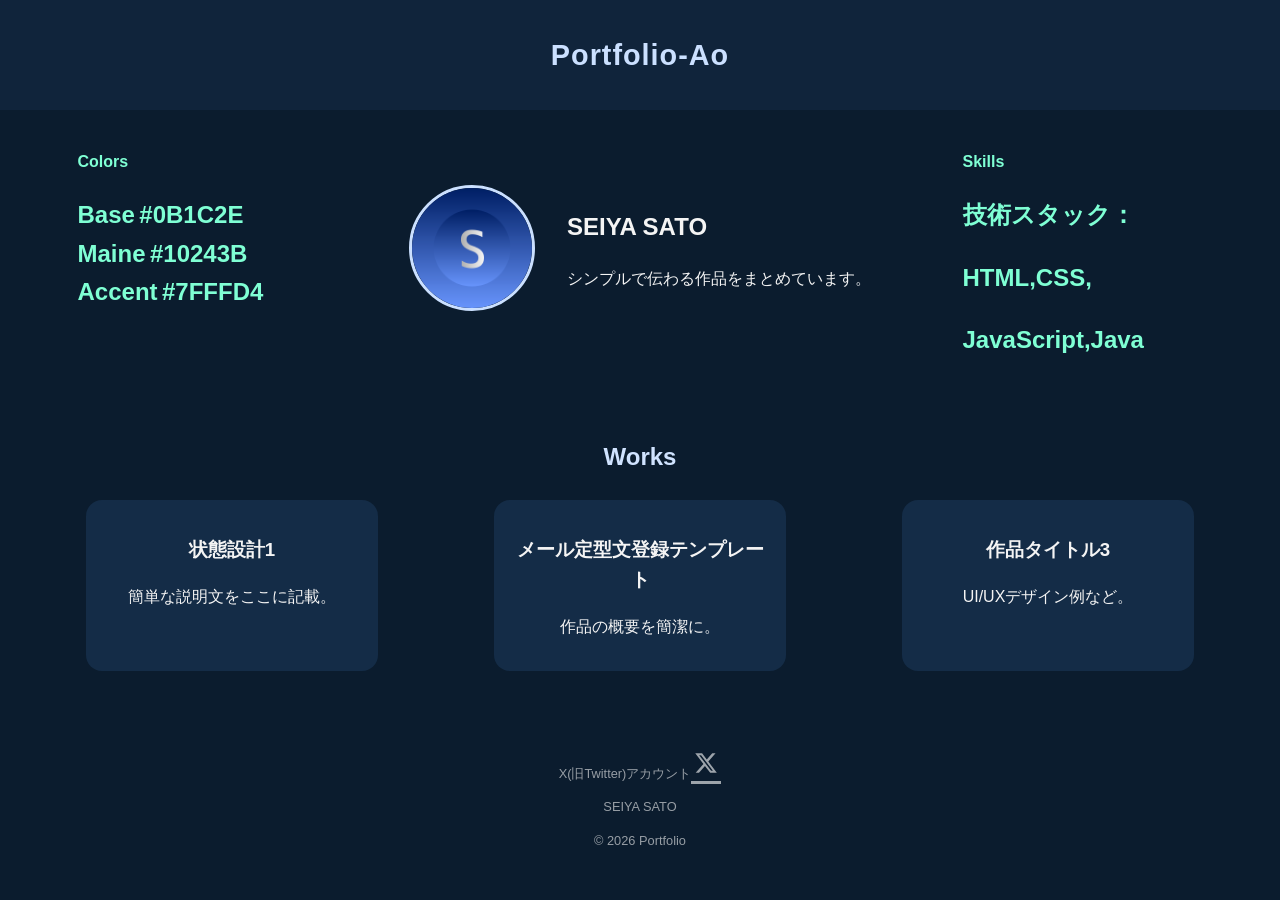
==== index.html @ 4ba01e20 "2026-02に最初のコミット" ====
<!DOCTYPE html>
<html lang="ja">
<head>
  <meta charset="UTF-8">
  <meta name="viewport" content="width=device-width, initial-scale=1.0">
  <title>Portfolio</title>
  <!-- <meta name="description" content="Web/UIデザイン・フロントエンド開発を中心に活動するポートフォリオサイトです。シンプルで伝わるUIを意識した作品をまとめています。"> -->
  <meta name="author" content="SEIYA SATO">
  <!-- ファビコン -->
  <link rel="icon" href="img/s.png">
  <!-- Font Awesome -->
  <!-- <link rel="stylesheet" href="https://cdnjs.cloudflare.com"> -->
  <link rel="stylesheet" href="https://fontawesome.com/icons/x-twitter?f=brands&s=solid">
  <link rel="stylesheet" href="effect.css">
  <link rel="stylesheet" href="layout.css">
  <link rel="stylesheet" href="style.css">
</head>
<body>
  <header>
    <h1>Portfolio-Ao</h1>
  </header>


  <article class="profile-card">

  

  <!-- sectionのclass名にcardを使用か未定   BEM繋げる-->
  <section class="color-palette">
    <h4  class="color-palette_title">Colors</h4>
    <!-- color: aquamarine; -->
    <div class="color-palette__item">
    <span class="color-palette__role glow-text" >Base</span>
    <span class="color-palette__code glow-text">#0B1C2E</span>
  </div>

  
  <div class="color-palette__item">
    <span class="color-palette__role glow-text" >Maine</span>
    <span class="color-palette__code glow-text">#10243B</span>
  </div>

  <div class="color-palette__item">
    <span class="color-palette__role glow-text">Accent</span>
    <span class="color-palette__code glow-text">#7FFFD4</span>
  </div> 
  <!-- 色の説明はコメントアウトで」 -->
    
    <!-- <div>
        <p>
          <span>
          色の説明1
          </span>
          <span>

          </span>
        </p>
        <p>
          <span>
            色の説明2
          </span>
        </p>
  
      </div> -->

    
  </section>

  <section class="profile">
    <img src="img/s.png" alt="Profile Photo" class="profile-img">
    <div class="profile-text">
      <h2>SEIYA SATO</h2>
      <p>シンプルで伝わる作品をまとめています。</p>
        <!-- Web/UIデザイン・フロントエンド開発を中心に活動しています。  
        シンプルで伝わるUIを意識した作品をまとめています。 -->
    </div>
  </section>

    <!-- sectionのclass名にcardを使用か未定   BEM繋げる-->
  <section class="color-palette">
    <h4  class="color-palette_title">Skills</h4>
    <!-- color: aquamarine; -->
    <div class="color-palette__item">
    <!-- スキルプログレスバーは余った時間で。 -->
    <!-- <span class="color-palette__role glow-text" >スキルプログレスバー：</span> -->
    <!-- <span class="color-palette__code glow-text">#0B1C2E</span> -->
  </div>

  
  <div class="color-palette__item">
    <span class="color-palette__role glow-text" >技術スタック：</span>
    <span class="color-palette__code glow-text"><p>HTML,CSS,</p><p>JavaScript,Java</p></span>
  </div>

  <!-- <div class="color-palette__item">
    <span class="color-palette__role glow-text">Accent</span>
    <span class="color-palette__code glow-text">#7FFFD4</span>
  </div>  -->
  <!-- 色の説明はコメントアウトで」 -->
    
    <!-- <div>
        <p>
          <span>
          色の説明1
          </span>
          <span>

          </span>
        </p>
        <p>
          <span>
            色の説明2
          </span>
        </p>
  
      </div> -->

    
  </section>

  </article>

  <section class="works">
    <h2>Works</h2>
    <div class="works-container">
      <div class="work-item" onclick="openWork('work1.html')">
        <!-- <img src="assets/works/work1.jpg" alt="Work 1"> -->
        <h3>状態設計1</h3>
        <p>簡単な説明文をここに記載。</p>
      </div>
      <div class="work-item" onclick="openWork('work2.html')">
        <!-- <img src="assets/works/work2.jpg" alt="Work 2"> -->
        <h3>メール定型文登録テンプレート</h3>
        <!-- おにぎりシミュレーター2 -->
        <p>作品の概要を簡潔に。</p>
      </div>
      <div class="work-item" onclick="openWork('work3.html')">
        <!-- <img src="assets/works/work3.jpg" alt="Work 3"> -->
        <h3>作品タイトル3</h3>
        <p>UI/UXデザイン例など。</p>
      </div>
      <!-- <div class="work-item" onclick="openWork('work3.html')">
        <img src="assets/works/work3.jpg" alt="Work 3">
        <h3>→</h3>
        <p>→</p>
      </div> -->
    </div>
  </section>


  <script src="effect-lever.js"></script>
  <script src="script.js"></script>
  <footer>
    <!-- Font Awesome -->
    <!-- <i class="fa-brands fa-x-twitter"></i> -->
    <p>X(旧Twitter)アカウント<a href="https://x.com/seiyasatou8"><span style="border-bottom: #fff 3px solid;  width: 180px; height: 240px;"><img src="img/x-twitter-brands-solid-full--white.svg" alt="" style="width: 30px; height: 30px;"></span></a></p>
    <p>SEIYA SATO</p>
    <p>&copy; 2026 Portfolio</p>
  </footer>

  <script src="script.js"></script>
</body>
</html>
---- effect.css ----
/*  */
.glow-text {
    font-size: 24px;
    font-weight: bold;

    background: linear-gradient(
        90deg,
        hsl(var(--hue), 60% 40%)
    );
}
---- layout.css ----
.color-block {
    margin: auto;
    display: flex;
}
---- style.css ----
body {
  margin: 0;
  font-family: "Inter", "Noto Sans JP", sans-serif;
  background-color: #0b1c2e;
  color: #f4f4f4;
  line-height: 1.6;
}

header {
  text-align: center;
  padding: 2rem 1rem;
  background: #10243b;
}

.profile-card {
  display: flex;
  flex-direction: row;
  padding: 18px;
}

h1 {
  font-size: 1.8rem;
  margin: 0;
  color: #cbe0ff;
  letter-spacing: 1px;
}

.profile {
  display: flex;
  align-items: center;
  justify-content: center;
  padding: 2rem;
  gap: 2rem;
  flex-wrap: wrap;
}

.profile-img {
  width: 120px;
  height: 120px;
  border-radius: 50%;
  object-fit: cover;
  border: 3px solid #cbe0ff;
}

.profile-text {
  max-width: 500px;
}

.color-palette {
  width: 240px;
  height: 240px;
  margin: auto;
  color: #7FFFD4;
  /* border: #7FFFD4 3px solid; */
}

.works {
  padding: 2rem;
  
  
}

.works h2 {
  text-align: center;
  margin-bottom: 1.5rem;
  color: #d0e3ff;
}

.works-container {
  display: flex;
  overflow-x: auto;
  gap: 1.5rem;
  scroll-snap-type: x mandatory;
  padding-bottom: 1rem;
  width: 100%;
  margin: 0 auto;
  max-width: 1200px;
  
}

.work-item {
  flex: 0 0 auto;
  width: 260px;
  background: #142c47;
  border-radius: 1rem;
  padding: 1rem;
  text-align: center;
  scroll-snap-align: start;
  transition: transform 0.2s ease;
  cursor: pointer;

  margin:0 auto;
}

.work-item:hover {
  transform: scale(1.05);
  background: #1d3a5c;
}

.work-item img {
  width: 100%;
  border-radius: 0.5rem;
  margin-bottom: 0.5rem;
}

footer {
  text-align: center;
  padding: 1rem;
  font-size: 0.8rem;
  opacity: 0.6;
}
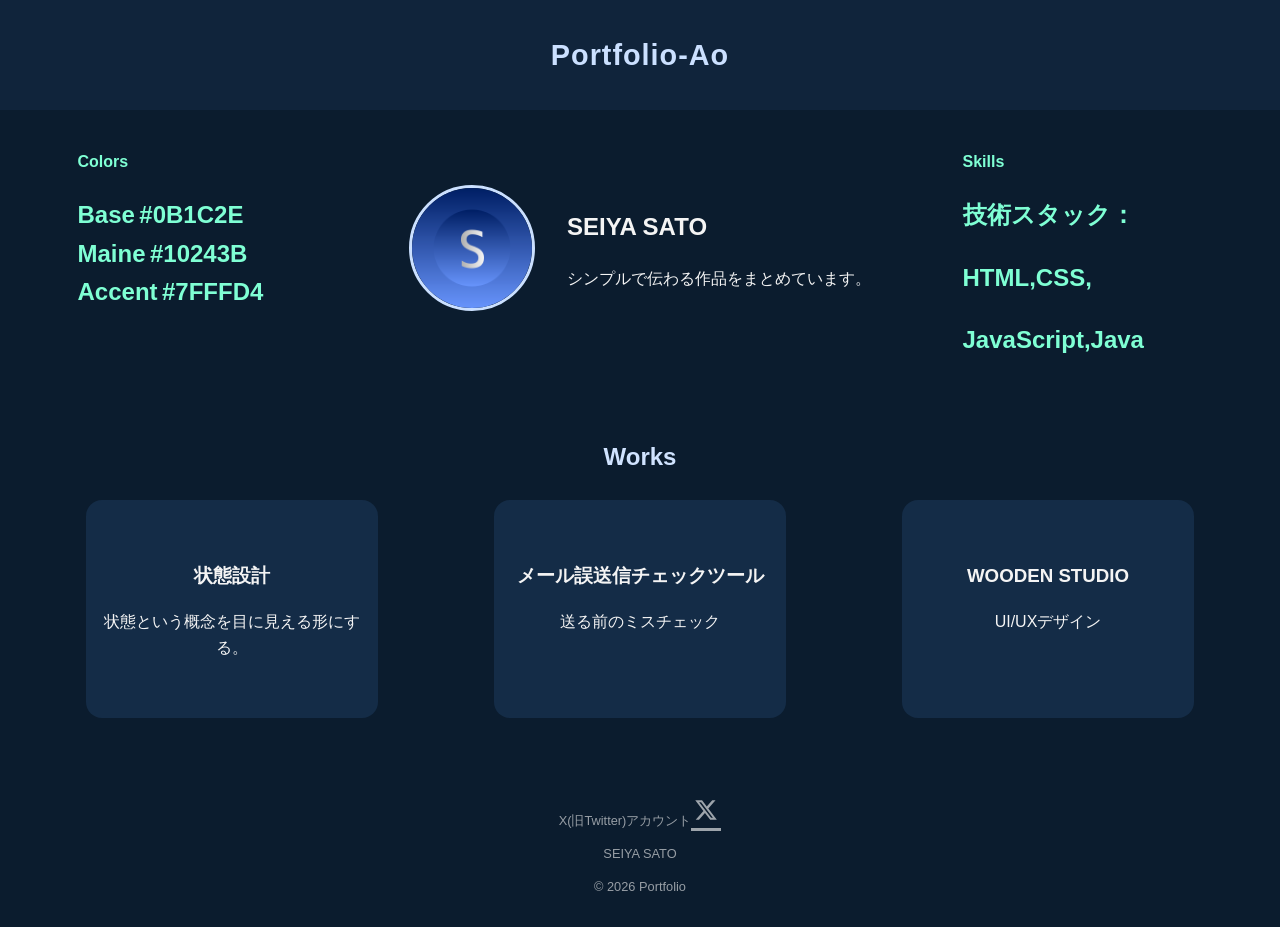
==== commit f76f8fb8: "一応仮の完成。（仮で全体の完成）" ====
--- a/index.html
+++ b/index.html
@@ -124,20 +124,29 @@
     <h2>Works</h2>
     <div class="works-container">
       <div class="work-item" onclick="openWork('work1.html')">
+        <!-- <a class="work-item_link" href="https://seiyasatougit.github.io/202404PortfolioSEIYASATO--MainOriginal/Vue-lesson/index.html"> -->
+        <a class="work-item_link" href="simple-state_design.html">  
         <!-- <img src="assets/works/work1.jpg" alt="Work 1"> -->
-        <h3>状態設計1</h3>
-        <p>簡単な説明文をここに記載。</p>
+        <!-- <h3>状態設計1</h3> -->
+         <!-- <h3>Vue</h3> -->
+        <h3>状態設計</h3>  
+        <p>状態という概念を目に見える形にする。</p>
+        </a>
       </div>
       <div class="work-item" onclick="openWork('work2.html')">
+        <a class="work-item_link" href="./mail.html">
         <!-- <img src="assets/works/work2.jpg" alt="Work 2"> -->
-        <h3>メール定型文登録テンプレート</h3>
+        <h3>メール誤送信チェックツール</h3>
         <!-- おにぎりシミュレーター2 -->
-        <p>作品の概要を簡潔に。</p>
+        <p>送る前のミスチェック</p>
+        </a>
       </div>
       <div class="work-item" onclick="openWork('work3.html')">
+        <a class="work-item_link" href="https://seiyasatougit.github.io/WOODENSTUDIO/index.html">
         <!-- <img src="assets/works/work3.jpg" alt="Work 3"> -->
-        <h3>作品タイトル3</h3>
-        <p>UI/UXデザイン例など。</p>
+        <h3>WOODEN STUDIO</h3>
+        <p>UI/UXデザイン</p>
+        </a>
       </div>
       <!-- <div class="work-item" onclick="openWork('work3.html')">
         <img src="assets/works/work3.jpg" alt="Work 3">
--- a/style.css
+++ b/style.css
@@ -92,6 +92,24 @@
   margin:0 auto;
 }
 
+.work-item_link {
+  /* text-align: center; */
+  margin-bottom: 1.5rem;
+  color: #F4F4F4;
+  text-decoration: none;
+
+  flex: 0 0 auto;
+  width: 260px;
+  /* background: #142c47; */
+  border-radius: 1rem;
+  padding: 1rem;
+  scroll-snap-align: start;
+  transition: transform 0.2s ease;
+  cursor: pointer;
+
+  margin:0 auto;
+}
+
 .work-item:hover {
   transform: scale(1.05);
   background: #1d3a5c;
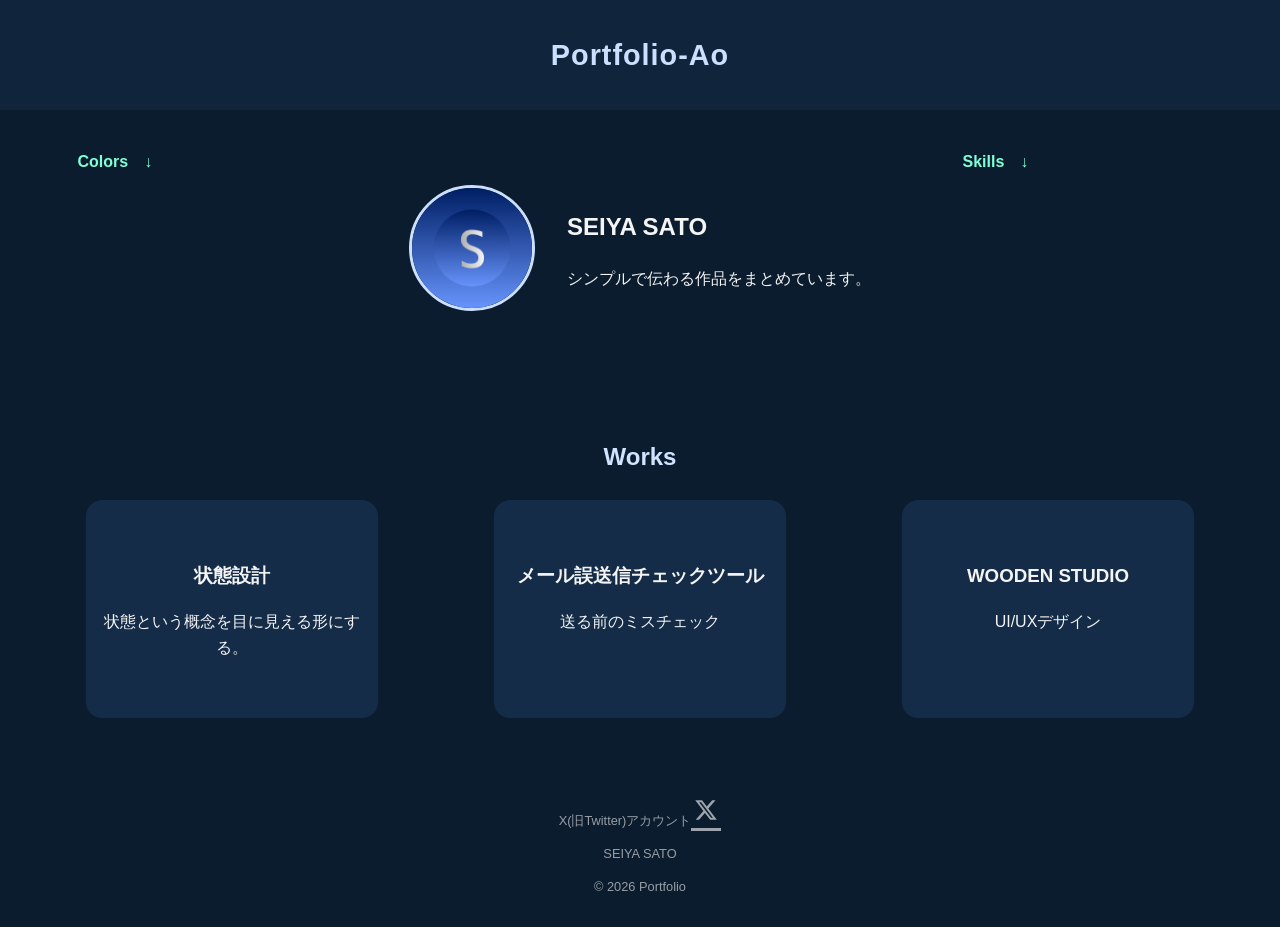
==== commit 077af6b6: "colorの文字の出現エフェクト" ====
--- a/index.html
+++ b/index.html
@@ -27,7 +27,7 @@
 
   <!-- sectionのclass名にcardを使用か未定   BEM繋げる-->
   <section class="color-palette">
-    <h4  class="color-palette_title">Colors</h4>
+    <h4  class="color-palette_title">Colors　↓</h4>
     <!-- color: aquamarine; -->
     <div class="color-palette__item">
     <span class="color-palette__role glow-text" >Base</span>
@@ -78,7 +78,7 @@
 
     <!-- sectionのclass名にcardを使用か未定   BEM繋げる-->
   <section class="color-palette">
-    <h4  class="color-palette_title">Skills</h4>
+    <h4  class="color-palette_title">Skills　↓</h4>
     <!-- color: aquamarine; -->
     <div class="color-palette__item">
     <!-- スキルプログレスバーは余った時間で。 -->
--- a/effect.css
+++ b/effect.css
@@ -1,4 +1,4 @@
-/*  */
+/* 文字をひからせる */
 .glow-text {
     font-size: 24px;
     font-weight: bold;
@@ -7,4 +7,33 @@
         90deg,
         hsl(var(--hue), 60% 40%)
     );
+}
+
+/* ブロックを反転させる */
+
+
+/* ブロックの中で文字を浮かび上がりの箱 */
+.color-palette {
+  width: 240px;
+  height: 240px;
+  margin: auto;
+  color: #7FFFD4;
+  /* border: #7FFFD4 3px solid; */
+}
+
+
+/* 初期状態 */
+.color-palette__item {
+  opacity: 0;
+  filter: blur(8px);
+
+  transition:
+    opacity 0.6s ease,
+    filter 0.6s ease;
+}
+
+/* hoverで表示 */
+.color-palette:hover .color-palette__item {
+  opacity: 1;
+  filter: blur(0);
 }
--- a/style.css
+++ b/style.css
@@ -46,13 +46,6 @@
   max-width: 500px;
 }
 
-.color-palette {
-  width: 240px;
-  height: 240px;
-  margin: auto;
-  color: #7FFFD4;
-  /* border: #7FFFD4 3px solid; */
-}
 
 .works {
   padding: 2rem;
